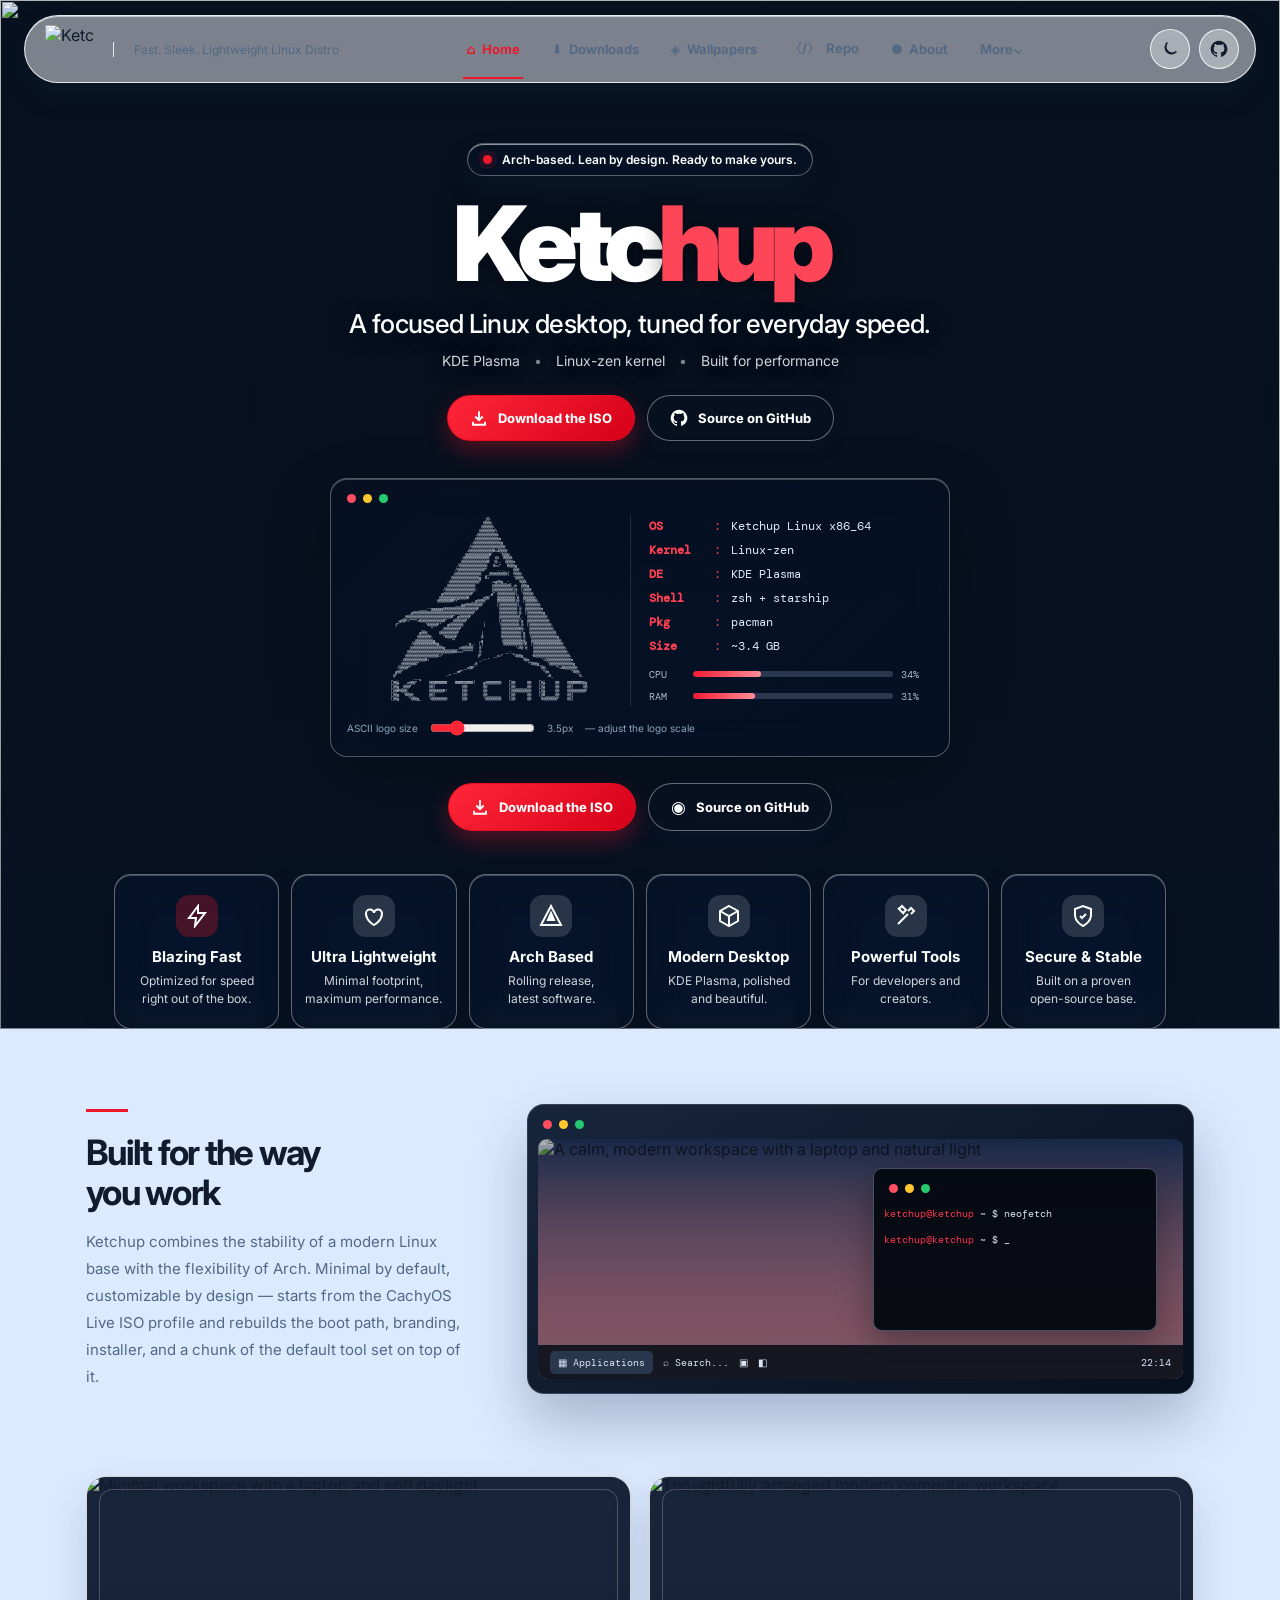
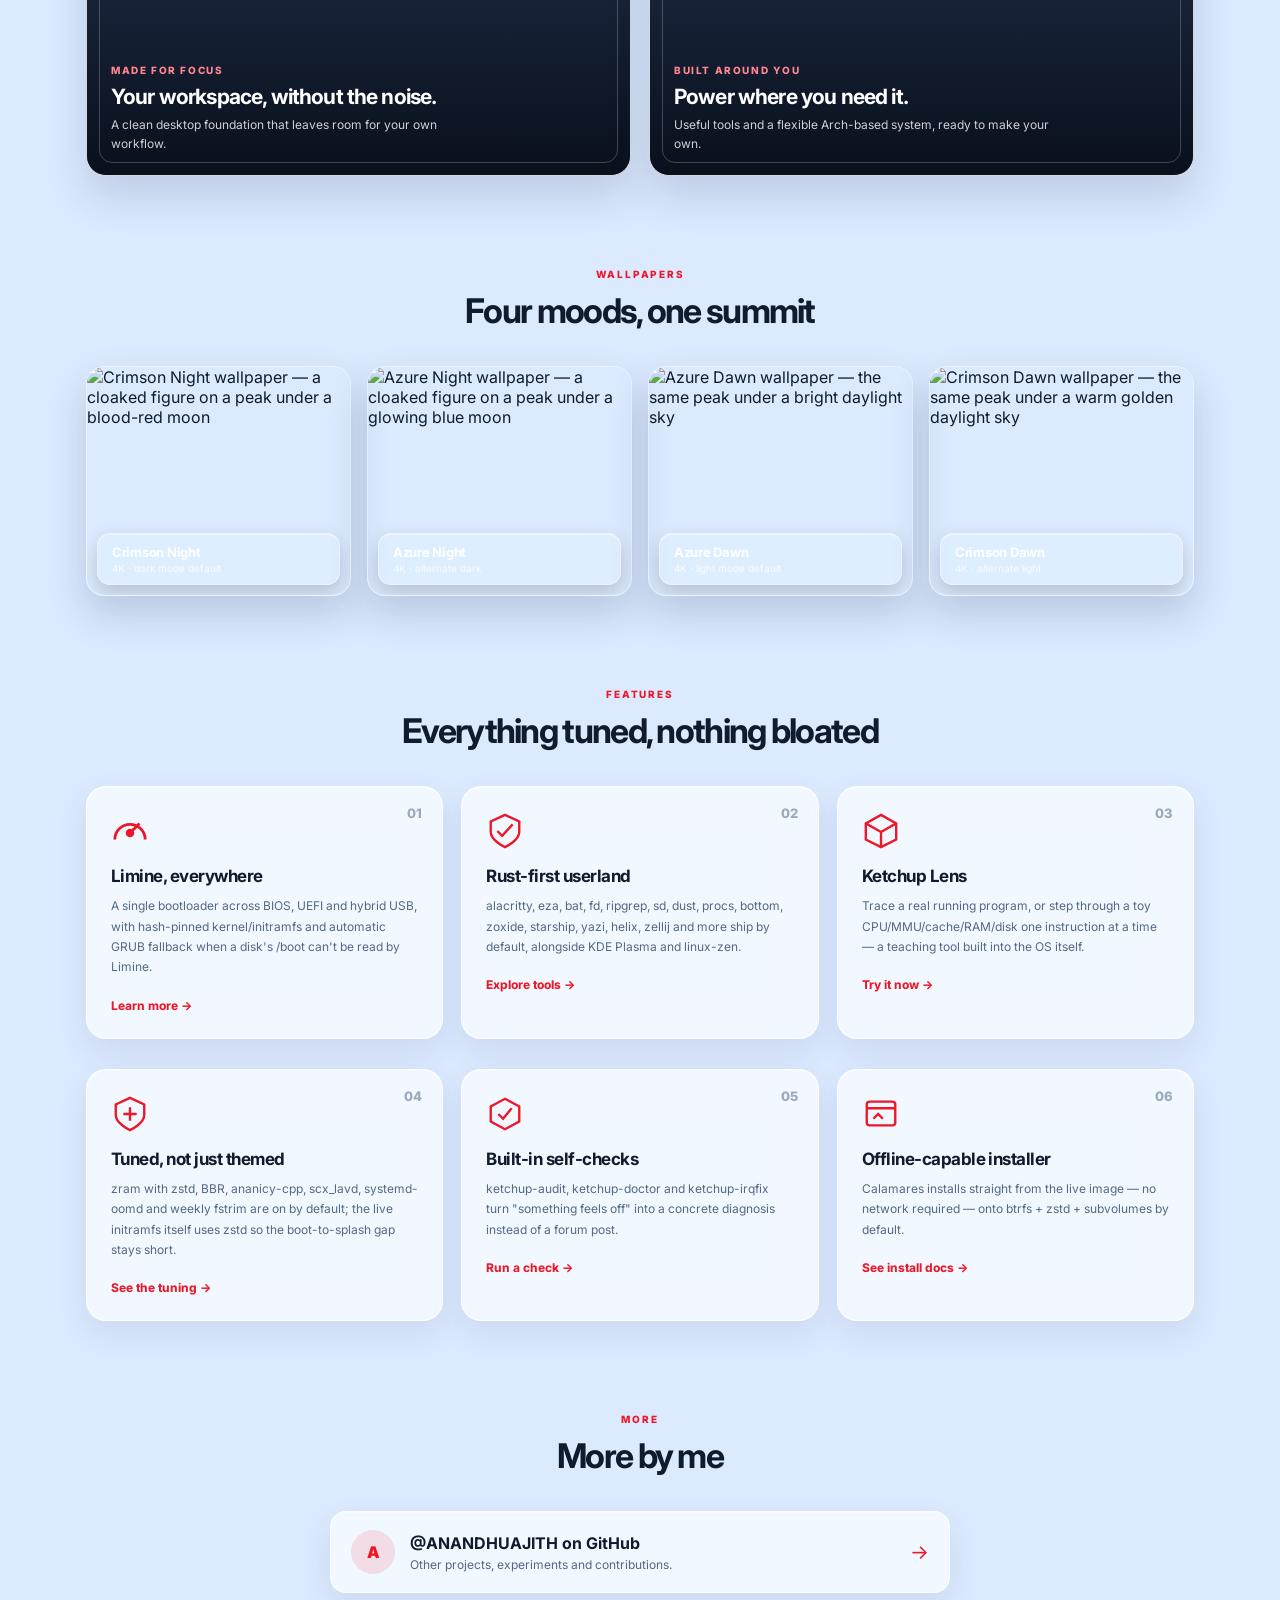
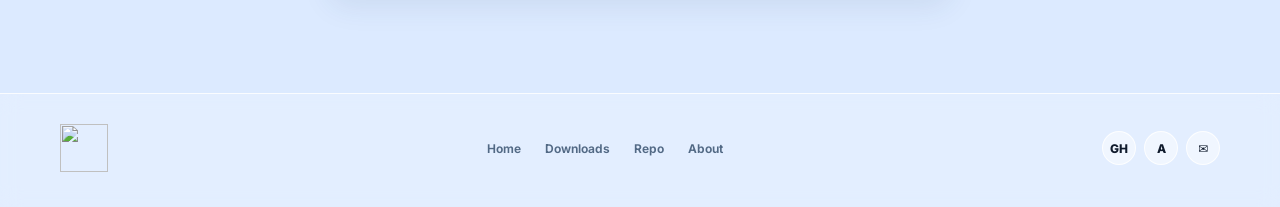
==== assets/new-design.html @ 0f422f00 "new html" ====
<!doctype html>
<html lang="en" data-theme="light">
<head>
<meta charset="utf-8">
<meta name="viewport" content="width=device-width,initial-scale=1">
<meta name="theme-color" content="#dceaff">
<meta name="description" content="Ketchup Linux — a fast, slim, Arch-based desktop operating system.">
<title>Ketchup Linux — Fast. Sleek. Lightweight.</title>
<link rel="preconnect" href="https://fonts.googleapis.com">
<link rel="preconnect" href="https://fonts.gstatic.com" crossorigin>
<link href="https://fonts.googleapis.com/css2?family=DM+Mono:wght@400;500&family=Inter:wght@400;500;600;700;800;900&display=swap" rel="stylesheet">
<style>
:root{--bg:#dceaff;--ink:#101b2d;--muted:#526985;--red:#ed1728;--red2:#c9091b;--glass:rgba(255,255,255,.48);--glass-border:rgba(255,255,255,.82);--card:rgba(255,255,255,.64);--terminal:#101a2a;--terminal-ink:#dce8fa;--shadow:0 24px 60px rgba(34,66,112,.22);--ascii-size:3.5px;color-scheme:light}
html[data-theme=dark]{--bg:#090d17;--ink:#f3f6ff;--muted:#a5b3c9;--glass:rgba(10,18,32,.55);--glass-border:rgba(255,255,255,.14);--card:rgba(15,25,42,.74);--terminal:#050a12;--terminal-ink:#e5edff;--shadow:0 24px 60px rgba(0,0,0,.4);color-scheme:dark}
*{box-sizing:border-box}html{scroll-behavior:smooth;scroll-padding-top:100px}body{margin:0;background:var(--bg);color:var(--ink);font-family:Inter,system-ui,sans-serif;-webkit-font-smoothing:antialiased;transition:background .25s,color .25s}a{color:inherit;text-decoration:none}button{font:inherit}
.scene{position:relative;isolation:isolate;overflow:hidden;background:linear-gradient(180deg,#dce7f5 0%,#f5f7fa 43%,#dce5f0 72%,#b4c3d5 100%);min-height:850px}
html[data-theme=dark] .scene{background:linear-gradient(180deg,#07101f 0%,#17243a 45%,#101a2b 100%)}
.landscape{position:absolute;inset:0;z-index:-1;width:100%;height:100%;pointer-events:none}
.scene:after{content:"";position:absolute;inset:0;z-index:-1;background:linear-gradient(180deg,rgba(222,237,255,.1),rgba(235,243,255,.02) 58%,rgba(31,62,105,.1));pointer-events:none}
html[data-theme=dark] .scene:after{background:linear-gradient(180deg,rgba(0,0,0,.05),rgba(0,0,0,.2) 55%,rgba(0,0,0,.6))}
.nav-wrap{padding:15px 24px 0;position:relative;z-index:5}.topnav{max-width:1320px;margin:auto;min-height:64px;padding:9px 16px 9px 20px;border:1px solid var(--glass-border);border-radius:999px;background:var(--glass);backdrop-filter:blur(18px) saturate(145%);display:flex;align-items:center;gap:20px;box-shadow:0 8px 30px rgba(40,75,120,.08)}
.brand{display:flex;align-items:center;gap:12px;white-space:nowrap}.brand-mark{width:48px;height:48px;display:block;object-fit:contain;flex:none}.brand strong{font-size:18px;font-weight:900;letter-spacing:.03em}.visually-hidden{position:absolute!important;width:1px;height:1px;padding:0;margin:-1px;overflow:hidden;clip:rect(0,0,0,0);white-space:nowrap;border:0}.brand small{font-size:12px;color:var(--muted);border-left:1px solid var(--glass-border);padding-left:20px;margin-left:8px;white-space:nowrap}
.nav-links{display:flex;align-items:center;gap:6px;margin:auto}.nav-links a,.more summary{font-size:13px;font-weight:650;color:var(--muted);padding:12px 13px;border-radius:24px;cursor:pointer;white-space:nowrap}.nav-links a:hover,.more summary:hover{color:var(--ink);background:rgba(255,255,255,.35)}.nav-links a.active{color:var(--red);position:relative}.nav-links a.active:after{content:"";position:absolute;bottom:-10px;left:10px;right:10px;height:2px;background:var(--red)}
.more{position:relative}.more summary{list-style:none}.more summary::-webkit-details-marker{display:none}.more-menu{position:absolute;top:45px;right:0;min-width:180px;padding:7px;border:1px solid var(--glass-border);border-radius:14px;background:var(--card);backdrop-filter:blur(20px);box-shadow:var(--shadow);display:grid}.more-menu a{padding:10px 12px;border-radius:9px}.more-menu a:hover{background:rgba(255,255,255,.3)}
.actions{display:flex;gap:9px}.round{width:40px;height:40px;border-radius:50%;display:grid;place-items:center;border:1px solid var(--glass-border);background:rgba(255,255,255,.35);color:var(--ink);cursor:pointer;transition:.2s}.round:hover{transform:translateY(-2px);background:rgba(255,255,255,.7)}.round svg{width:18px;height:18px}
.hero{max-width:1100px;margin:auto;padding:60px 24px 0;text-align:center;display:flex;align-items:center;flex-direction:column;gap:13px}.eyebrow{display:inline-flex;align-items:center;gap:10px;padding:8px 15px;border-radius:30px;border:1px solid var(--glass-border);background:rgba(255,255,255,.3);font-size:12px;font-weight:600;color:var(--muted);backdrop-filter:blur(10px)}.pulse{width:9px;height:9px;border-radius:50%;background:var(--red);box-shadow:0 0 0 5px rgba(237,23,40,.1)}
h1{font-size:clamp(64px,9vw,104px);line-height:.98;letter-spacing:-.075em;margin:4px 0 0;font-weight:900;color:var(--ink)}h1 .red{color:var(--red)}.tagline{font-size:clamp(19px,2.3vw,26px);font-weight:500;margin:0;letter-spacing:-.025em}.meta{font-size:14px;color:var(--muted);margin:0}.meta span{padding:0 10px;opacity:.6}
.ctas{display:flex;gap:12px;justify-content:center;flex-wrap:wrap;margin:13px 0 5px}.btn{display:inline-flex;align-items:center;gap:10px;padding:13px 22px;border-radius:30px;font-size:13px;font-weight:750;border:1px solid var(--glass-border);background:rgba(255,255,255,.45);box-shadow:0 8px 20px rgba(40,70,110,.08);transition:.2s}.btn:hover{transform:translateY(-2px);text-decoration:none}.btn svg{width:18px;height:18px}.btn.primary{background:linear-gradient(135deg,#ff2638,#d50018);border-color:#e80d23;color:#fff;box-shadow:0 10px 22px rgba(237,23,40,.32)}.btn.secondary{color:var(--ink)}
.fetch-card{width:min(100%,620px);margin:19px auto 0;padding:13px 16px 18px;border:1px solid rgba(160,194,235,.3);border-radius:17px;background:linear-gradient(145deg,rgba(17,30,49,.98),rgba(8,15,27,.98));box-shadow:0 28px 55px rgba(14,34,65,.35);color:var(--terminal-ink);text-align:left;position:relative}
.windowbar{display:flex;gap:7px;padding:2px 0 12px}.dot{width:9px;height:9px;border-radius:50%;background:#ff4e61}.dot:nth-child(2){background:#ffc62e}.dot:nth-child(3){background:#25ca70}
.fetch-inner{display:grid;grid-template-columns:minmax(0,1fr) 1fr;gap:18px;align-items:center}.ascii-wrap{min-width:0;max-height:220px;overflow:auto;border-right:1px solid rgba(255,255,255,.12);padding:0 14px 0 0;scrollbar-width:thin;scrollbar-color:#435879 transparent}.ascii-logo{font-family:"DM Mono",monospace;font-size:var(--ascii-size);line-height:1.12;white-space:pre;display:block;width:max-content;max-width:none;color:#f2f6ff}.ascii-logo .redline{color:#ff253c}.ascii-logo .blueline{color:#9db9e6}
.stats{font-family:"DM Mono",monospace;font-size:12px;display:grid;gap:8px}.stat{display:grid;grid-template-columns:58px 10px 1fr;gap:7px;white-space:nowrap}.stat b{color:#ff4052}.stat i{font-style:normal;color:#ff4052}.stat span{color:#e2eafa}.meters{display:grid;gap:9px;margin-top:6px}.meter{display:grid;grid-template-columns:36px 1fr 32px;gap:8px;align-items:center;font-size:10px;color:#aebdd2}.track{height:6px;border-radius:10px;background:#29384e;overflow:hidden}.fill{height:100%;border-radius:10px;background:linear-gradient(90deg,#f21a31,#ff8d9a)}
.ascii-controls{display:flex;align-items:center;gap:10px;margin-top:12px;color:#8fa2bd;font-size:10px;font-family:Inter,sans-serif}.ascii-controls input{width:105px;accent-color:#ff2638}.ascii-controls output{min-width:28px}
.chips{max-width:1100px;margin:45px auto 0;padding:0 24px;display:grid;grid-template-columns:repeat(6,1fr);position:relative;z-index:2}.chip{min-height:125px;text-align:center;padding:18px 10px;border-right:1px solid rgba(55,91,140,.2);color:#17365e}.chip:last-child{border:0}.chip svg{width:27px;height:27px;color:#2584ed;margin-bottom:12px}.chip:first-child svg{color:var(--red)}.chip strong{display:block;font-size:13px;margin-bottom:7px}.chip small{font-size:11px;line-height:1.5;color:#4f6d96}
main{max-width:1160px;margin:auto;padding:45px 26px 80px}.workflow{display:grid;grid-template-columns:.8fr 1.4fr;gap:60px;align-items:center;margin:30px 0 82px}.copy .rule{width:42px;height:3px;background:var(--red);margin-bottom:20px}.copy h2{font-size:35px;line-height:1.15;letter-spacing:-.05em;margin:0 0 16px}.copy p{font-size:15px;line-height:1.8;color:var(--muted);max-width:390px;margin:0}.desktop{position:relative;min-height:290px;border-radius:17px;padding:10px;background:linear-gradient(145deg,#17253c,#07101f);box-shadow:0 28px 55px rgba(22,45,80,.28);overflow:hidden;border:1px solid rgba(255,255,255,.15)}.desktop .windowbar{padding:5px 5px 10px}.wallpaper{height:240px;border-radius:9px;position:relative;overflow:hidden;background:linear-gradient(180deg,#182b4c,#e08b9d 80%,#f2bdc6)}.wallpaper:before{content:"";position:absolute;inset:0;background:linear-gradient(180deg,rgba(8,14,25,.08),rgba(8,14,25,.55));z-index:1;pointer-events:none}.wall-mtn{position:absolute;inset:0;width:100%;height:100%;object-fit:cover;filter:saturate(.82) brightness(.76)}.taskbar{z-index:3;position:absolute;bottom:0;left:0;right:0;height:34px;background:rgba(8,14,25,.88);display:flex;align-items:center;padding:0 12px;gap:10px;color:#d9e4f5;font:10px "DM Mono",monospace}.taskbar .launcher{padding:5px 8px;border-radius:5px;background:#28374e}.taskbar .clock{margin-left:auto}.terminal-window{z-index:2;position:absolute;right:4%;top:12%;width:44%;height:68%;border:1px solid #43516a;border-radius:9px;background:rgba(5,9,16,.96);box-shadow:0 12px 35px rgba(0,0,0,.35);padding:10px;color:#dce6f5;font:10px "DM Mono",monospace}.terminal-window .windowbar{padding-bottom:14px}.prompt{color:#ff344b}
.section-kicker{text-align:center;text-transform:uppercase;letter-spacing:.18em;font-size:10px;font-weight:800;color:var(--red);margin:0 0 10px}.section-title{text-align:center;font-size:34px;letter-spacing:-.05em;margin:0 0 35px}
#features{margin:92px 0}
.features{display:grid;grid-template-columns:repeat(3,1fr);row-gap:30px;column-gap:18px}.feature{position:relative;padding:25px 24px 24px;border:1px solid var(--glass-border);border-radius:20px;background:var(--card);backdrop-filter:blur(16px);box-shadow:0 12px 30px rgba(39,68,111,.08);min-height:220px;transition:.2s}.feature:hover{transform:translateY(-5px);box-shadow:var(--shadow)}.feature{backdrop-filter:blur(18px)}.feature .number{position:absolute;right:20px;top:18px;font-size:13px;color:var(--muted);opacity:.55;font-weight:800}.feature .icon{width:38px;height:38px;color:var(--red);margin-bottom:12px}.feature h3{font-size:17px;margin:0 0 10px;letter-spacing:-.03em}.feature p{font-size:12px;line-height:1.7;color:var(--muted);margin:0 0 16px}.feature a{font-size:12px;color:var(--red);font-weight:750}
.more-section{margin:78px 0 20px}.profile{max-width:620px;margin:auto;display:flex;align-items:center;gap:15px;padding:18px 20px;border:1px solid var(--glass-border);background:var(--card);border-radius:16px;transition:.2s}.profile:hover{transform:translateY(-3px);box-shadow:var(--shadow)}.avatar{width:44px;height:44px;border-radius:50%;display:grid;place-items:center;background:rgba(237,23,40,.12);color:var(--red);font-weight:900}.profile p{margin:4px 0 0;color:var(--muted);font-size:12px}.profile .arrow{margin-left:auto;color:var(--red);font-size:20px}
footer{padding:30px 25px 35px;border-top:1px solid var(--glass-border);background:rgba(255,255,255,.2);backdrop-filter:blur(10px)}.foot{max-width:1160px;margin:auto;display:flex;align-items:center;justify-content:space-between;gap:22px;flex-wrap:wrap}.foot-brand{display:flex;align-items:center;gap:12px}.foot-brand strong{font-weight:900}.foot-brand small{display:block;color:var(--muted);font-size:11px;margin-top:3px}.foot nav{display:flex;gap:24px}.foot nav a{font-size:12px;color:var(--muted);font-weight:650}.social{display:flex;gap:8px}.social a{width:34px;height:34px;border-radius:50%;display:grid;place-items:center;background:var(--glass);border:1px solid var(--glass-border);font-size:12px;font-weight:800}
.photo-story{margin:0 0 92px;display:grid;grid-template-columns:1fr 1fr;gap:18px}.photo-card{position:relative;min-height:300px;overflow:hidden;border-radius:20px;border:1px solid var(--glass-border);box-shadow:0 20px 42px rgba(22,45,80,.16);background:#18243a}.photo-card img{position:absolute;inset:0;width:100%;height:100%;object-fit:cover;transition:transform .5s ease}.photo-card:hover img{transform:scale(1.035)}.photo-card:after{content:"";position:absolute;inset:35% 0 0;background:linear-gradient(180deg,transparent,rgba(6,12,22,.82))}.photo-caption{position:absolute;z-index:1;bottom:22px;left:24px;right:24px;color:white}.photo-caption span{display:block;text-transform:uppercase;letter-spacing:.16em;font-size:10px;font-weight:800;color:#ff8590;margin-bottom:8px}.photo-caption h3{margin:0;font-size:21px;letter-spacing:-.04em}.photo-caption p{margin:7px 0 0;font-size:12px;line-height:1.55;color:rgba(255,255,255,.8);max-width:380px}

/* Wallpapers — glassmorphic showcase grid */
.wallpapers{margin:0 0 92px}
.wall-grid{display:grid;grid-template-columns:repeat(4,1fr);row-gap:26px;column-gap:16px}
.wall-card{position:relative;margin:0;min-height:230px;border-radius:18px;overflow:hidden;isolation:isolate;border:1px solid rgba(255,255,255,.45);box-shadow:0 18px 38px rgba(22,45,80,.18);transition:transform .3s ease,box-shadow .3s ease}
.wall-card img{position:absolute;inset:0;width:100%;height:100%;object-fit:cover;transition:transform .5s ease}
.wall-card:hover{transform:translateY(-6px)}.wall-card:hover img{transform:scale(1.06)}
.wall-glass{position:absolute;left:10px;right:10px;bottom:10px;z-index:1;padding:10px 14px;border-radius:13px;background:rgba(255,255,255,.16);backdrop-filter:blur(16px) saturate(160%);-webkit-backdrop-filter:blur(16px) saturate(160%);border:1px solid rgba(255,255,255,.4);box-shadow:inset 0 1px 0 rgba(255,255,255,.5),0 8px 20px rgba(0,0,0,.18);color:#fff}
.wall-glass strong{display:block;font-size:13px;letter-spacing:-.02em}
.wall-glass span{display:block;font-size:10px;color:rgba(255,255,255,.78);margin-top:2px}
@media(max-width:900px){.wall-grid{grid-template-columns:repeat(2,1fr)}}
@media(max-width:640px){.wall-grid{grid-template-columns:1fr;row-gap:16px}.wallpapers{margin-bottom:60px}}
@media(max-width:900px){.brand small{display:none}.topnav{gap:8px}.nav-links a,.more summary{padding:10px 8px;font-size:12px}.chips{grid-template-columns:repeat(3,1fr)}.chip:nth-child(3){border-right:0}.chip:nth-child(-n+3){border-bottom:1px solid rgba(55,91,140,.2)}.workflow{grid-template-columns:1fr;gap:28px}.copy p{max-width:650px}.photo-card{min-height:250px}}
@media(max-width:640px){.nav-wrap{padding:10px 10px 0}.topnav{padding:8px 10px}.brand{gap:7px}.brand strong{font-size:14px}.brand-mark{width:42px;height:42px}.nav-links{display:none}.actions{margin-left:auto}.round{width:34px;height:34px}.hero{padding:48px 17px 0}.hero h1{font-size:clamp(58px,17vw,84px)}.tagline{font-size:18px}.meta{font-size:11px}.fetch-card{padding:12px}.fetch-inner{grid-template-columns:1fr}.ascii-wrap{border-right:0;border-bottom:1px solid rgba(255,255,255,.12);padding:0 0 10px;max-height:130px}.ascii-logo{font-size:var(--ascii-size)}.stats{grid-template-columns:1fr 1fr;font-size:10px}.stat{grid-template-columns:47px 6px 1fr;gap:3px}.meters{grid-column:1/-1}.chips{padding:0 14px;margin-top:25px;grid-template-columns:repeat(2,1fr)}.chip{min-height:110px;border-bottom:1px solid rgba(55,91,140,.2)}.chip:nth-child(2n){border-right:0}.chip:nth-child(3){border-right:1px solid rgba(55,91,140,.2)}.chip:nth-last-child(-n+2){border-bottom:0}.scene{min-height:0;padding-bottom:30px}main{padding:30px 17px 55px}.workflow{margin:25px 0 60px}.photo-story{grid-template-columns:1fr;gap:13px;margin-bottom:60px}.photo-card{min-height:235px}.copy h2{font-size:30px}.desktop{min-height:230px}.wallpaper{height:185px}.features{grid-template-columns:1fr}.feature{min-height:0}.section-title{font-size:28px}.foot{justify-content:center;text-align:center}.foot-brand{width:100%;justify-content:center}.foot nav{gap:16px}.ascii-controls{flex-wrap:wrap}}

/* Polished atmospheric effects */
.scene{background-image:radial-gradient(ellipse at 50% 18%,rgba(255,255,255,.78),transparent 43%),radial-gradient(circle at 12% 33%,rgba(237,23,40,.08),transparent 22%),linear-gradient(180deg,#dce7f5 0%,#f5f7fa 43%,#dce5f0 72%,#b4c3d5 100%)}
.scene:before{content:"";position:absolute;inset:0;z-index:0;pointer-events:none;opacity:.2;background-image:url("data:image/svg+xml,%3Csvg viewBox='0 0 180 180' xmlns='http://www.w3.org/2000/svg'%3E%3Cfilter id='n'%3E%3CfeTurbulence type='fractalNoise' baseFrequency='.85' numOctaves='3' stitchTiles='stitch'/%3E%3C/filter%3E%3Crect width='100%25' height='100%25' filter='url(%23n)' opacity='.16'/%3E%3C/svg%3E");mix-blend-mode:multiply}
.landscape{opacity:.78;filter:saturate(.78)}
.hero{position:relative;z-index:1}.hero h1{text-shadow:0 10px 35px rgba(29,48,75,.09)}
.eyebrow{box-shadow:0 12px 35px rgba(37,68,112,.08);animation:rise-in .7s both}.pulse{animation:pulse-ring 2.4s infinite}
.fetch-card{transition:transform .35s,box-shadow .35s}.fetch-card:hover{transform:translateY(-4px);box-shadow:0 32px 70px rgba(14,34,65,.42)}
.btn.primary{position:relative;overflow:hidden}.btn.primary:after{content:"";position:absolute;top:-60%;left:-35%;width:30%;height:220%;background:rgba(255,255,255,.26);transform:rotate(25deg);transition:left .6s}.btn.primary:hover:after{left:120%}
.photo-card{isolation:isolate}.photo-card img{transform:scale(1.015)}.photo-card:before{content:"";position:absolute;z-index:1;inset:12px;border:1px solid rgba(255,255,255,.22);border-radius:13px;pointer-events:none}.photo-card:hover img{transform:scale(1.055)}
.feature{transition:transform .28s ease,box-shadow .28s ease,border-color .28s ease}.feature:hover{border-color:rgba(237,23,40,.22)}.feature .icon{transition:transform .3s ease}.feature:hover .icon{transform:translateY(-3px) rotate(-4deg)}
.chip{transition:transform .25s ease}.chip:hover{transform:translateY(-5px)}

/* True glassmorphism: frosted translucency + inner highlight edge, on every glass surface */
.feature,.chip,.fetch-card,.profile,.more-menu,.topnav,.eyebrow{box-shadow:inset 0 1px 0 rgba(255,255,255,.55),0 12px 30px rgba(39,68,111,.1)}
.feature:hover{box-shadow:inset 0 1px 0 rgba(255,255,255,.6),var(--shadow)}
html[data-theme=dark] .feature,html[data-theme=dark] .chip,html[data-theme=dark] .fetch-card,html[data-theme=dark] .profile,html[data-theme=dark] .more-menu,html[data-theme=dark] .topnav,html[data-theme=dark] .eyebrow{box-shadow:inset 0 1px 0 rgba(255,255,255,.08),0 12px 30px rgba(0,0,0,.3)}
.reveal{opacity:0;transform:translateY(18px);transition:opacity .7s ease,transform .7s ease}.reveal.is-visible{opacity:1;transform:none}
@keyframes rise-in{from{opacity:0;transform:translateY(10px)}to{opacity:1;transform:none}}
@keyframes pulse-ring{0%,100%{box-shadow:0 0 0 5px rgba(237,23,40,.10)}50%{box-shadow:0 0 0 9px rgba(237,23,40,.02)}}
html[data-theme=dark] .scene{background-image:radial-gradient(ellipse at 50% 15%,rgba(46,69,103,.5),transparent 45%),radial-gradient(circle at 14% 34%,rgba(237,23,40,.12),transparent 24%),linear-gradient(180deg,#07101f 0%,#17243a 45%,#101a2b 100%)}
html[data-theme=dark] .scene:before{opacity:.08;mix-blend-mode:screen}
@media(prefers-reduced-motion:reduce){.pulse,.eyebrow{animation:none}.reveal{opacity:1;transform:none;transition:none}}
@media(prefers-reduced-motion:reduce){*,*:before,*:after{scroll-behavior:auto!important;animation:none!important;transition:none!important}}

/* High-contrast benefit tiles for the key distro qualities */
.chips{gap:12px;margin-top:36px}
.chip{min-height:154px;padding:20px 12px;border:1px solid rgba(255,255,255,.95)!important;border-radius:17px;background:rgba(255,255,255,.82);box-shadow:0 10px 28px rgba(35,62,96,.13);color:#14243a;display:flex;flex-direction:column;align-items:center;justify-content:center;transition:transform .22s ease,box-shadow .22s ease,background .22s ease}
.chip:hover{transform:translateY(-6px);background:#fff;box-shadow:0 18px 36px rgba(35,62,96,.19)}
.chip svg{width:42px;height:42px;padding:9px;border-radius:13px;background:rgba(37,132,237,.11);color:#176bc4;margin:0 0 11px}
.chip:first-child svg{background:rgba(237,23,40,.11);color:#d9162a}
.chip strong{font-size:15px;line-height:1.25;margin-bottom:6px;color:#122138}
.chip small{font-size:12px;line-height:1.5;color:#40536d}
html[data-theme=dark] .chip{background:rgba(19,31,49,.93);border-color:rgba(255,255,255,.18)!important;color:#f5f7fb;box-shadow:0 12px 30px rgba(0,0,0,.22)}
html[data-theme=dark] .chip strong{color:#f5f7fb}html[data-theme=dark] .chip small{color:#bdc9da}
@media(max-width:640px){.chips{gap:10px}.chip{min-height:142px;padding:16px 10px}.chip strong{font-size:14px}.chip small{font-size:11px}}


/* Hero wallpaper + clearer, more transparent glass surfaces */
.scene{
  min-height:900px;
  background:#07101e;
  isolation:isolate;
}
.hero-backdrop{
  position:absolute;inset:0;z-index:-2;display:block;overflow:hidden;
}
.hero-backdrop img{
  display:block;width:100%;height:100%;object-fit:cover;object-position:center 43%;
  position:absolute;inset:0;
}
.hero-backdrop .hero-light{opacity:1}
.hero-backdrop .hero-dark{opacity:0}
html[data-theme=dark] .hero-backdrop .hero-light{opacity:0}
html[data-theme=dark] .hero-backdrop .hero-dark{opacity:1}
.scene:after{
  z-index:-1;
  background:linear-gradient(180deg,rgba(4,9,18,.10) 0%,rgba(4,9,18,.04) 38%,rgba(4,9,18,.48) 100%);
}
.scene:before{z-index:-1;opacity:.08;mix-blend-mode:soft-light}
html[data-theme=light] .scene:after{
  background:linear-gradient(180deg,rgba(8,22,43,.08) 0%,rgba(8,22,43,.03) 40%,rgba(8,22,43,.36) 100%);
}
html[data-theme=dark] .scene:after{
  background:linear-gradient(180deg,rgba(0,0,0,.16) 0%,rgba(0,0,0,.08) 38%,rgba(0,0,0,.62) 100%);
}
.hero h1, .tagline, .meta{color:#fff;text-shadow:0 2px 22px rgba(0,0,0,.38)}
.hero h1 .red{color:#ff4658}
.meta{color:rgba(255,255,255,.82)}
.eyebrow{
  color:#fff;background:rgba(12,22,39,.30);
  border-color:rgba(255,255,255,.32);
  backdrop-filter:blur(18px) saturate(155%);
  -webkit-backdrop-filter:blur(18px) saturate(155%);
}
.fetch-card{
  background:linear-gradient(135deg,rgba(9,17,31,.53),rgba(8,15,28,.34));
  border:1px solid rgba(255,255,255,.30);
  backdrop-filter:blur(22px) saturate(155%);
  -webkit-backdrop-filter:blur(22px) saturate(155%);
  box-shadow:inset 0 1px 0 rgba(255,255,255,.24),0 24px 65px rgba(0,0,0,.24);
}
.chips{margin-top:38px}
.chip{
  background:rgba(13,25,43,.30)!important;
  border:1px solid rgba(255,255,255,.36)!important;
  color:#fff!important;
  backdrop-filter:blur(20px) saturate(145%);
  -webkit-backdrop-filter:blur(20px) saturate(145%);
  box-shadow:inset 0 1px 0 rgba(255,255,255,.24),0 12px 32px rgba(0,0,0,.16);
}
.chip strong{color:#fff!important}
.chip small{color:rgba(255,255,255,.82)!important}
.chip svg{background:rgba(255,255,255,.14)!important;color:#fff!important}
.chip:first-child svg{background:rgba(237,23,40,.28)!important;color:#fff!important}
html[data-theme=dark] .chip,html[data-theme=light] .chip{
  background:rgba(13,25,43,.30)!important;
  border-color:rgba(255,255,255,.36)!important;
}
.btn.secondary{
  color:#fff;background:rgba(10,20,36,.32);
  border-color:rgba(255,255,255,.38);
  backdrop-filter:blur(14px);-webkit-backdrop-filter:blur(14px);
}
html[data-theme=dark] .hero h1,html[data-theme=dark] .tagline,html[data-theme=dark] .meta{color:#fff}
@media(max-width:640px){
 .scene{min-height:0}
 .hero-backdrop img{object-position:53% center}
 .chips{margin-top:28px}
}
@media(prefers-reduced-transparency:reduce){
 .fetch-card,.chip,.eyebrow,.btn.secondary{backdrop-filter:none;-webkit-backdrop-filter:none;background:rgba(8,16,29,.88)}
}

</style>
</head>
<body>
<div class="scene" id="home">
<div class="hero-backdrop" aria-hidden="true">
  <img class="hero-light" src="assets/images/hero-azure-dawn.png" alt="">
  <img class="hero-dark" src="assets/images/hero-crimson-night.png" alt="">
</div>
<div class="nav-wrap"><nav class="topnav" aria-label="Main navigation">
<a class="brand" href="#home" aria-label="Ketchup home"><img class="brand-mark" src="assets/ketchup-logo-light-transparent.svg" alt="Ketchup Linux"><strong class="visually-hidden">KETCHUP</strong><small>Fast. Sleek. Lightweight Linux Distro</small></a>
<div class="nav-links"><a class="active" href="#home">⌂ &nbsp;Home</a><a href="#downloads">⬇ &nbsp;Downloads</a><a href="#wallpapers">◈ &nbsp;Wallpapers</a><a href="https://github.com/ANANDHUAJITH/ketchup">〈/〉 &nbsp;Repo</a><a href="#about">● &nbsp;About</a><details class="more"><summary>More⌄</summary><div class="more-menu"><a href="https://github.com/ANANDHUAJITH/ketchup/discussions">Discussions</a><a href="https://github.com/ANANDHUAJITH/ketchup/issues">Issues</a><a href="https://github.com/ANANDHUAJITH/ketchup">Documentation</a><a href="https://github.com/ANANDHUAJITH">More by me</a></div></details></div>
<div class="actions"><button class="round" id="themeToggle" aria-label="Switch to dark theme" title="Toggle theme"><svg viewBox="0 0 24 24" fill="none" stroke="currentColor" stroke-width="2"><path d="M20.5 15.5A8.5 8.5 0 0 1 8.5 3.5 8.5 8.5 0 1 0 20.5 15.5Z"/></svg></button><a class="round" href="https://github.com/ANANDHUAJITH/ketchup" aria-label="GitHub"><svg viewBox="0 0 24 24" fill="currentColor"><path d="M12 .9a11.1 11.1 0 0 0-3.51 21.63c.55.1.76-.24.76-.53v-2.08c-3.1.67-3.75-1.31-3.75-1.31-.5-1.29-1.24-1.63-1.24-1.63-1.01-.69.08-.68.08-.68 1.12.08 1.71 1.15 1.71 1.15 1 1.7 2.62 1.21 3.26.93.1-.72.39-1.21.71-1.49-2.47-.28-5.07-1.24-5.07-5.5 0-1.22.44-2.21 1.15-2.99-.12-.28-.5-1.42.11-2.95 0 0 .94-.3 3.05 1.14a10.6 10.6 0 0 1 5.55 0c2.11-1.44 3.05-1.14 3.05-1.14.61 1.53.23 2.67.11 2.95.72.78 1.15 1.77 1.15 2.99 0 4.27-2.6 5.22-5.08 5.49.4.35.76 1.02.76 2.06V22c0 .29.2.64.77.53A11.1 11.1 0 0 0 12 .9Z"/></svg></a></div>
</nav></div>
<header class="hero">
<div class="eyebrow"><span class="pulse"></span>Arch-based. Lean by design. Ready to make yours.</div>
<h1><span>Ketc</span><span class="red">hup</span></h1>
<p class="tagline">A focused Linux desktop, tuned for everyday speed.</p>
<p class="meta">KDE Plasma <span>•</span> Linux-zen kernel <span>•</span> Built for performance</p>
<div class="ctas"><a class="btn primary" href="#downloads"><svg viewBox="0 0 24 24" fill="none" stroke="currentColor" stroke-width="2.5"><path d="M12 3v12m-5-5 5 5 5-5M4 17v4h16v-4"/></svg>Download the ISO</a><a class="btn secondary" href="https://github.com/ANANDHUAJITH/ketchup"><svg viewBox="0 0 24 24" fill="currentColor"><path d="M12 .9a11.1 11.1 0 0 0-3.51 21.63c.55.1.76-.24.76-.53v-2.08c-3.1.67-3.75-1.31-3.75-1.31-.5-1.29-1.24-1.63-1.24-1.63-1.01-.69.08-.68.08-.68 1.12.08 1.71 1.15 1.71 1.15 1 1.7 2.62 1.21 3.26.93.1-.72.39-1.21.71-1.49-2.47-.28-5.07-1.24-5.07-5.5 0-1.22.44-2.21 1.15-2.99-.12-.28-.5-1.42.11-2.95 0 0 .94-.3 3.05 1.14a10.6 10.6 0 0 1 5.55 0c2.11-1.44 3.05-1.14 3.05-1.14.61 1.53.23 2.67.11 2.95.72.78 1.15 1.77 1.15 2.99 0 4.27-2.6 5.22-5.08 5.49.4.35.76 1.02.76 2.06V22c0 .29.2.64.77.53A11.1 11.1 0 0 0 12 .9Z"/></svg>Source on GitHub</a></div>
<section class="fetch-card" aria-label="Ketchup system information preview"><div class="windowbar"><i class="dot"></i><i class="dot"></i><i class="dot"></i></div><div class="fetch-inner"><div class="ascii-wrap"><pre class="ascii-logo" id="asciiLogo">                                                                     j@,                                                                    
                                                                    @@@@,                                                                   
                                                                   @@@@@@,                                                                  
                                                                  @@@@@@@@\                                                                 
                                                                ,@@@@@@@@@@L                                                                
                                                               ,@@@@@@@@@@@@a                                                               
                                                              ,@@@@@@@@@@@@@@g                                                              
                                                             /@@@@@@@@@@@@@@@@@                                                             
                                                            J@@@@@@@@@@@@B=4@@@@                                                            
                                                           @@@@@@@@@@@@W     T@@@,                                                          
                                                         ,@@@@@@@@@@@@@   @l  0@@@L                                                         
                                                        _@@@@@@@@@@@@@W  !@,,  @@@@a                                                        
                                                       /@@@@@@@@@@@@@@   0==&quot;   B@@@g                                                       
                                                      /@@@@@@@@@@@@@D&quot;     ..._    @@@                                                      
                                                     j@@@@@@@@@@@@@  __@@@@@@@@@{  9@@@,                                                    
                                                    @@@@@@@@@@@@@@g  B&gt;            &#x27;@@@@_                                                   
                                                  ,@@@@@@@@@@@@@@@&quot;     ,og@@g__-_    %@@L                                                  
                                                 _@@@@@@@@@@@@@@        |@@@@@@@@@_&lt;h  @@@g                                                 
                                                /@@@@@@@@@@@@@@@:       |@@@@@@@@@@]@  [@@@@                                                
                                               g@@@@@@@@@@@@@@P        _g&quot; @@@@@@@@@|, &#x27;@@@@@                                               
                                              @@@@@@@@@@@@@@B      _o@@    @@@@@@@@@ B  @@@@@@,                                             
                                             @@@@@@@BP&gt;&quot;      __g@@@@&#x27;     0@@@@@@@@|@  [@@@@@@,                                            
                                                      ___gg@@@@@@@@F       [@@@@@@@@@|,  @@@@@@@L                                           
                                    ____~~gggggg@@@@@@@@@@@@@@@@@F          @@@@@@@@@ @  @@@@@@@@a                                          
                               _g@@@@@@@@@@@@@@@@@@@@@@@@@@@@@@F            @@@@@@@@@;@  [@@@@@@@@g                                         
                            _@@@@@@@@@@@@@@@@@@@@@@@B&quot;_g@@@@@F              @@@@@@@@@@[,  @@@@@@@@@@                                        
                         ,g@@P&gt;&quot;&quot;&quot;&quot;=B@@@@@@@@@@@B&quot;  _@@@@@@P        .       [@@@@@@@@@&#x27;g  @@@@@@@@@@@                                       
                        f&quot;             &#x27;8@@@@P&#x27;   g@@@@@@@          |       !@@@@@@@@@,@  [@@@@@@@@@@@,                                     
                                     __   &quot;    _@@@@@@@@P                    @@@@@@@@@B@,  @@@@@@@@@@@@_                                    
                                    g@@@_     @@@@@@@@@F           |         @@@@@@@@@@&#x27;g  @@@@@@@@@@@@@L                                   
                                   @@@@@@@,     &quot;B@@@@F            @         0@@@@@@@@@,@  !@@@@@@@@@@@@@g                                  
                                 ,@@@@@@@@@g        &#x27;&quot;            .g         |@@@@@@@@@h@,  @@@@@@@@@@@@@@@                                 
                                /@@@@@@@@@@@@g_            _~g_,  [|          @@@@@@@@@@{B  [@@@@@@@@@@@@@@@                                
                               j@@@@@@@@@@@@@@@@g_______o@@@@@@   @                 &#x27;&lt;8@ @   @@@@@@@@@@@@@@@@,                              
                              @@@@@@@@@@@@@@@@@@@@@@@BB==&gt;&quot;&quot;&quot;&quot;&quot;   @            __~__         @@@@@@@@@@@@@@@@@,                             
                             @@@@@@@@@@@@@@@@D&gt;&quot;                 |P      __o&gt;&quot;     &quot;4@@g_   -B@@@@@@@@@@@@@@@@@L                            
                           ,@@@@@@@@@@@B&gt;                         _.-~&#x27;                 %@a_     &#x27;&lt;Q@@@@@@@@@@@@a                           
                          _@@@@@@@D&quot;                           ,@                         &#x27;&quot;0@@g__  &#x27;@@@@@@@@@@@@g                          
                         /@@@@P&quot;                          __o@B&quot;                                &#x27;@@,    &#x27;&quot;&lt;4B@@@@@@                         
                        g@@&quot;                         __mP&quot;                                        &quot;@a           &quot;0@@,                       
                       @&quot;                        .~&quot;                                                &lt;B_            `%,                      
                      ,__,      _~~~s    _________    _________,      _______    ,__      __    ,_,     __    ________                      
                      [@@g   _o@@@&quot;      @@@BBBBBB    BBBB@@BBB!    g@@@@@@@@    [@@      @@    [@g     @@    @@@BBBB@@g                    
                      [@@g _@@@P         @@]             |@@        @@           [@@______@@    [@g     @@    @@]     @@                    
                      [@@W%@@@_          @@@@@@@B!       |@@        @@           [@@@@@@@@@@    [@g     @@    @@@@@@@@@F                    
                      [@@g  &#x27;0@@@_       @@]             |@@        @@_______    [@@      @@    [@B_____@@    @@]                           
                      [@@g     &quot;@@@g_    \@@@@@@@@       |@@        &#x27;@@@@@@@@    [@@      @@     8@@@@@@@&quot;    @@]                           </pre></div><div class="stats"><div class="stat"><b>OS</b><i>:</i><span>Ketchup Linux x86_64</span></div><div class="stat"><b>Kernel</b><i>:</i><span>Linux-zen</span></div><div class="stat"><b>DE</b><i>:</i><span>KDE Plasma</span></div><div class="stat"><b>Shell</b><i>:</i><span>zsh + starship</span></div><div class="stat"><b>Pkg</b><i>:</i><span>pacman</span></div><div class="stat"><b>Size</b><i>:</i><span>~3.4 GB</span></div><div class="meters"><div class="meter"><span>CPU</span><div class="track"><div class="fill" style="width:34%"></div></div><span>34%</span></div><div class="meter"><span>RAM</span><div class="track"><div class="fill" style="width:31%"></div></div><span>31%</span></div></div></div></div><label class="ascii-controls" for="asciiSize">ASCII logo size <input id="asciiSize" type="range" min="2" max="9" step=".5" value="3.5"><output id="asciiSizeValue">3.5px</output><span>— adjust the logo scale</span></label></section>
<div class="ctas" id="downloads"><a class="btn primary" href="https://github.com/ANANDHUAJITH/ketchup/releases/latest"><svg viewBox="0 0 24 24" fill="none" stroke="currentColor" stroke-width="2.5"><path d="M12 3v12m-5-5 5 5 5-5M4 17v4h16v-4"/></svg>Download the ISO</a><a class="btn secondary" href="https://github.com/ANANDHUAJITH/ketchup"><span style="font-size:17px">◉</span>Source on GitHub</a></div>
</header>
<div class="chips">
<div class="chip"><svg viewBox="0 0 24 24" fill="none" stroke="currentColor" stroke-width="2"><path d="m13 2-9 12h7l-1 8 10-13h-7z"/></svg><strong>Blazing Fast</strong><small>Optimized for speed<br>right out of the box.</small></div>
<div class="chip"><svg viewBox="0 0 24 24" fill="none" stroke="currentColor" stroke-width="2"><path d="M12 21s-8-4.5-8-11a4 4 0 0 1 8-1 4 4 0 0 1 8 1c0 6.5-8 11-8 11Z"/></svg><strong>Ultra Lightweight</strong><small>Minimal footprint,<br>maximum performance.</small></div>
<div class="chip"><svg viewBox="0 0 24 24" fill="none" stroke="currentColor" stroke-width="2"><path d="m12 2 10 19H2z"/><path d="m12 9 3 7h-6z" fill="currentColor"/></svg><strong>Arch Based</strong><small>Rolling release,<br>latest software.</small></div>
<div class="chip"><svg viewBox="0 0 24 24" fill="none" stroke="currentColor" stroke-width="2"><path d="m12 2 9 5v10l-9 5-9-5V7z"/><path d="m3 7 9 5 9-5M12 12v10"/></svg><strong>Modern Desktop</strong><small>KDE Plasma, polished<br>and beautiful.</small></div>
<div class="chip"><svg viewBox="0 0 24 24" fill="none" stroke="currentColor" stroke-width="2"><path d="m14 7 3-3 3 3-3 3M4 20l10-10M4 4l6 6m-2-8 4 4-3 3-4-4z"/></svg><strong>Powerful Tools</strong><small>For developers and<br>creators.</small></div>
<div class="chip"><svg viewBox="0 0 24 24" fill="none" stroke="currentColor" stroke-width="2"><path d="M12 22s8-4 8-11V5l-8-3-8 3v6c0 7 8 11 8 11Z"/><path d="m9 12 2 2 4-4"/></svg><strong>Secure & Stable</strong><small>Built on a proven<br>open-source base.</small></div>
</div>
</div>
<main>
<section class="workflow" id="about"><div class="copy"><div class="rule"></div><h2>Built for the way<br>you work</h2><p>Ketchup combines the stability of a modern Linux base with the flexibility of Arch. Minimal by default, customizable by design — starts from the CachyOS Live ISO profile and rebuilds the boot path, branding, installer, and a chunk of the default tool set on top of it.</p></div>
<div class="desktop"><div class="windowbar"><i class="dot"></i><i class="dot"></i><i class="dot"></i></div><div class="wallpaper"><img class="wall-mtn" src="assets/images/workspace.jpeg" alt="A calm, modern workspace with a laptop and natural light"><div class="terminal-window"><div class="windowbar"><i class="dot"></i><i class="dot"></i><i class="dot"></i></div><span class="prompt">ketchup@ketchup</span> ~ $ neofetch<br><br><span class="prompt">ketchup@ketchup</span> ~ $ <span style="color:#f2f6ff">_</span></div><div class="taskbar"><span class="launcher">▦ Applications</span><span>⌕ Search...</span><span>▣</span><span>◧</span><span class="clock">22:14</span></div></div></div></section>
<section class="photo-story" aria-label="Ketchup Linux workspaces">
<article class="photo-card"><img src="assets/images/workspace.jpeg" alt="Minimal workspace with a laptop and soft daylight" loading="lazy"><div class="photo-caption"><span>Made for focus</span><h3>Your workspace, without the noise.</h3><p>A clean desktop foundation that leaves room for your own workflow.</p></div></article>
<article class="photo-card"><img src="assets/images/desk.jpg" alt="Thoughtfully arranged modern computer workspace" loading="lazy"><div class="photo-caption"><span>Built around you</span><h3>Power where you need it.</h3><p>Useful tools and a flexible Arch-based system, ready to make your own.</p></div></article>
</section>
<section class="wallpapers" id="wallpapers"><p class="section-kicker">Wallpapers</p><h2 class="section-title">Four moods, one summit</h2><div class="wall-grid">
<figure class="wall-card"><img src="assets/images/wallpaper-crimson-night.jpg" alt="Crimson Night wallpaper — a cloaked figure on a peak under a blood-red moon" loading="lazy"><figcaption class="wall-glass"><strong>Crimson Night</strong><span>4K · dark mode default</span></figcaption></figure>
<figure class="wall-card"><img src="assets/images/wallpaper-azure-night.jpg" alt="Azure Night wallpaper — a cloaked figure on a peak under a glowing blue moon" loading="lazy"><figcaption class="wall-glass"><strong>Azure Night</strong><span>4K · alternate dark</span></figcaption></figure>
<figure class="wall-card"><img src="assets/images/wallpaper-azure-dawn.jpg" alt="Azure Dawn wallpaper — the same peak under a bright daylight sky" loading="lazy"><figcaption class="wall-glass"><strong>Azure Dawn</strong><span>4K · light mode default</span></figcaption></figure>
<figure class="wall-card"><img src="assets/images/wallpaper-crimson-dawn.jpg" alt="Crimson Dawn wallpaper — the same peak under a warm golden daylight sky" loading="lazy"><figcaption class="wall-glass"><strong>Crimson Dawn</strong><span>4K · alternate light</span></figcaption></figure>
</div></section>
<section id="features"><p class="section-kicker">Features</p><h2 class="section-title">Everything tuned, nothing bloated</h2><div class="features">
<article class="feature"><span class="number">01</span><svg class="icon" viewBox="0 0 40 40" fill="none" stroke="currentColor" stroke-width="3"><path d="M4 29a16 16 0 1 1 32 0"/><path d="m20 22 10-10"/><circle cx="20" cy="22" r="3" fill="currentColor"/></svg><h3>Limine, everywhere</h3><p>A single bootloader across BIOS, UEFI and hybrid USB, with hash-pinned kernel/initramfs and automatic GRUB fallback when a disk's /boot can't be read by Limine.</p><a href="https://github.com/ANANDHUAJITH/ketchup">Learn more →</a></article>
<article class="feature"><span class="number">02</span><svg class="icon" viewBox="0 0 40 40" fill="none" stroke="currentColor" stroke-width="2.5"><path d="M20 3 35 10v11c0 9-15 16-15 16S5 30 5 21V10Z"/><path d="m12 20 5 5 11-12"/></svg><h3>Rust-first userland</h3><p>alacritty, eza, bat, fd, ripgrep, sd, dust, procs, bottom, zoxide, starship, yazi, helix, zellij and more ship by default, alongside KDE Plasma and linux-zen.</p><a href="https://github.com/ANANDHUAJITH/ketchup">Explore tools →</a></article>
<article class="feature"><span class="number">03</span><svg class="icon" viewBox="0 0 40 40" fill="none" stroke="currentColor" stroke-width="2.5"><path d="m20 3 16 9v17l-16 8L4 29V12Z"/><path d="m4 12 16 9 16-9M20 21v16"/></svg><h3>Ketchup Lens</h3><p>Trace a real running program, or step through a toy CPU/MMU/cache/RAM/disk one instruction at a time — a teaching tool built into the OS itself.</p><a href="https://github.com/ANANDHUAJITH/ketchup">Try it now →</a></article>
<article class="feature"><span class="number">04</span><svg class="icon" viewBox="0 0 40 40" fill="none" stroke="currentColor" stroke-width="2.5"><path d="M20 3 35 10v11c0 9-15 16-15 16S5 30 5 21V10Z"/><path d="M13 20h14M20 13v14"/></svg><h3>Tuned, not just themed</h3><p>zram with zstd, BBR, ananicy-cpp, scx_lavd, systemd-oomd and weekly fstrim are on by default; the live initramfs itself uses zstd so the boot-to-splash gap stays short.</p><a href="https://github.com/ANANDHUAJITH/ketchup">See the tuning →</a></article>
<article class="feature"><span class="number">05</span><svg class="icon" viewBox="0 0 40 40" fill="none" stroke="currentColor" stroke-width="2.5"><path d="M20 4 35 12v16l-15 8L5 28V12Z"/><path d="m13 20 5 5 9-11"/></svg><h3>Built-in self-checks</h3><p>ketchup-audit, ketchup-doctor and ketchup-irqfix turn "something feels off" into a concrete diagnosis instead of a forum post.</p><a href="https://github.com/ANANDHUAJITH/ketchup">Run a check →</a></article>
<article class="feature"><span class="number">06</span><svg class="icon" viewBox="0 0 40 40" fill="none" stroke="currentColor" stroke-width="2.5"><rect x="5" y="7" width="30" height="25" rx="3"/><path d="M5 14h30M12 25l5-5 5 5"/></svg><h3>Offline-capable installer</h3><p>Calamares installs straight from the live image — no network required — onto btrfs + zstd + subvolumes by default.</p><a href="https://github.com/ANANDHUAJITH/ketchup">See install docs →</a></article>
</div></section>
<section class="more-section"><p class="section-kicker">More</p><h2 class="section-title">More by me</h2><a class="profile" href="https://github.com/ANANDHUAJITH"><span class="avatar">A</span><span><strong>@ANANDHUAJITH on GitHub</strong><p>Other projects, experiments and contributions.</p></span><span class="arrow">→</span></a></section>
</main>
<footer><div class="foot"><div class="foot-brand"><img class="brand-mark" src="assets/ketchup-logo-light-transparent.svg" alt=""><span class="visually-hidden"><strong>KETCHUP</strong><small>A fast, flexible Arch-based desktop OS.</small></span></div><nav><a href="#home">Home</a><a href="#downloads">Downloads</a><a href="https://github.com/ANANDHUAJITH/ketchup">Repo</a><a href="#about">About</a></nav><div class="social"><a href="https://github.com/ANANDHUAJITH/ketchup" aria-label="GitHub">GH</a><a href="https://github.com/ANANDHUAJITH" aria-label="Creator">A</a><a href="mailto:">✉</a></div></div></footer>
<script>
const root=document.documentElement,themeButton=document.getElementById('themeToggle');
document.querySelectorAll('main .workflow, main .photo-card, main #features, main .more-section, .chip').forEach(el=>el.classList.add('reveal'));
if('IntersectionObserver' in window){const observer=new IntersectionObserver(entries=>entries.forEach(entry=>{if(entry.isIntersecting){entry.target.classList.add('is-visible');observer.unobserve(entry.target)}}),{threshold:.12});document.querySelectorAll('.reveal').forEach(el=>observer.observe(el))}else{document.querySelectorAll('.reveal').forEach(el=>el.classList.add('is-visible'))}
themeButton.addEventListener('click',()=>{const dark=root.dataset.theme!=='dark';root.dataset.theme=dark?'dark':'light';themeButton.setAttribute('aria-label',dark?'Switch to light theme':'Switch to dark theme');themeButton.innerHTML=dark?'<svg viewBox="0 0 24 24" fill="none" stroke="currentColor" stroke-width="2"><circle cx="12" cy="12" r="4"/><path d="M12 2v2m0 16v2M4.93 4.93l1.42 1.42m11.3 11.3 1.42 1.42M2 12h2m16 0h2M4.93 19.07l1.42-1.42m11.3-11.3 1.42-1.42"/></svg>':'<svg viewBox="0 0 24 24" fill="none" stroke="currentColor" stroke-width="2"><path d="M20.5 15.5A8.5 8.5 0 0 1 8.5 3.5 8.5 8.5 0 1 0 20.5 15.5Z"/></svg>';});
const size=document.getElementById('asciiSize'),sizeValue=document.getElementById('asciiSizeValue');
size.addEventListener('input',()=>{root.style.setProperty('--ascii-size',size.value+'px');sizeValue.value=size.value+'px';sizeValue.textContent=size.value+'px';});
</script>
</body></html>
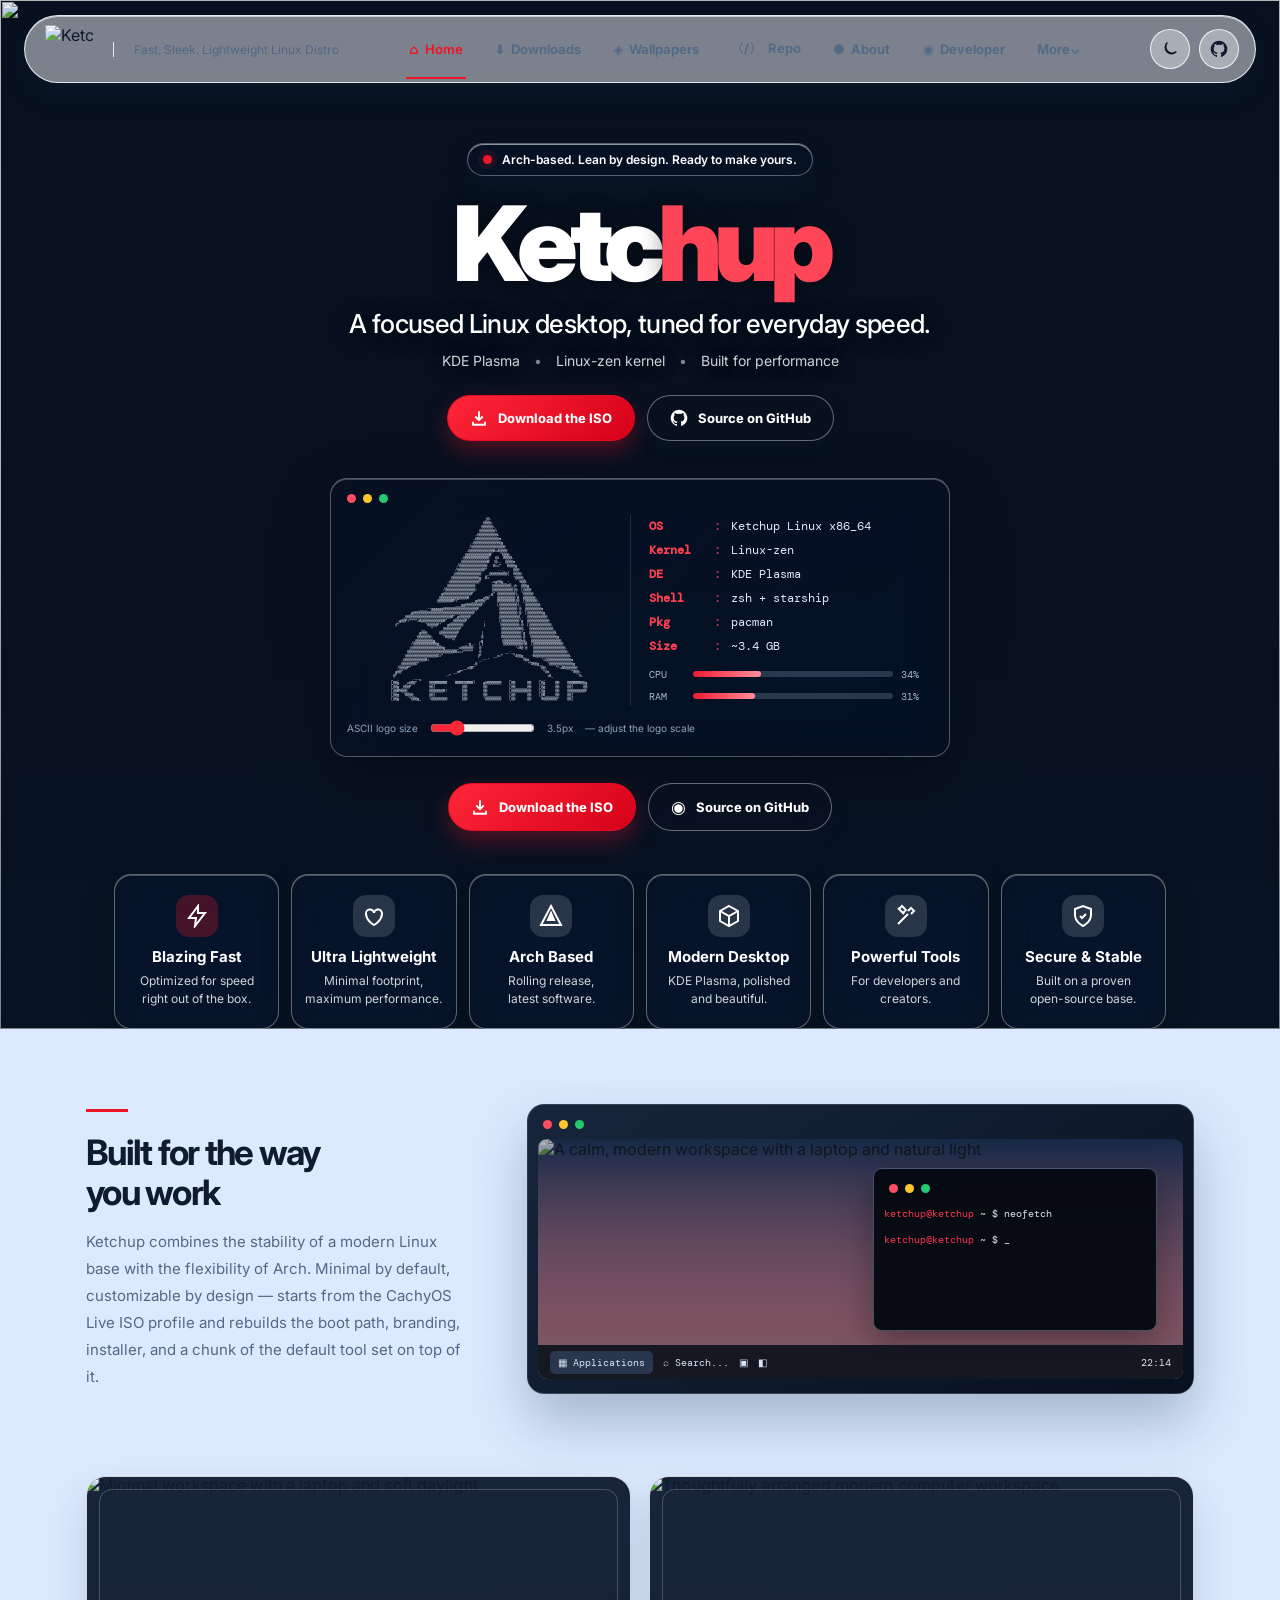
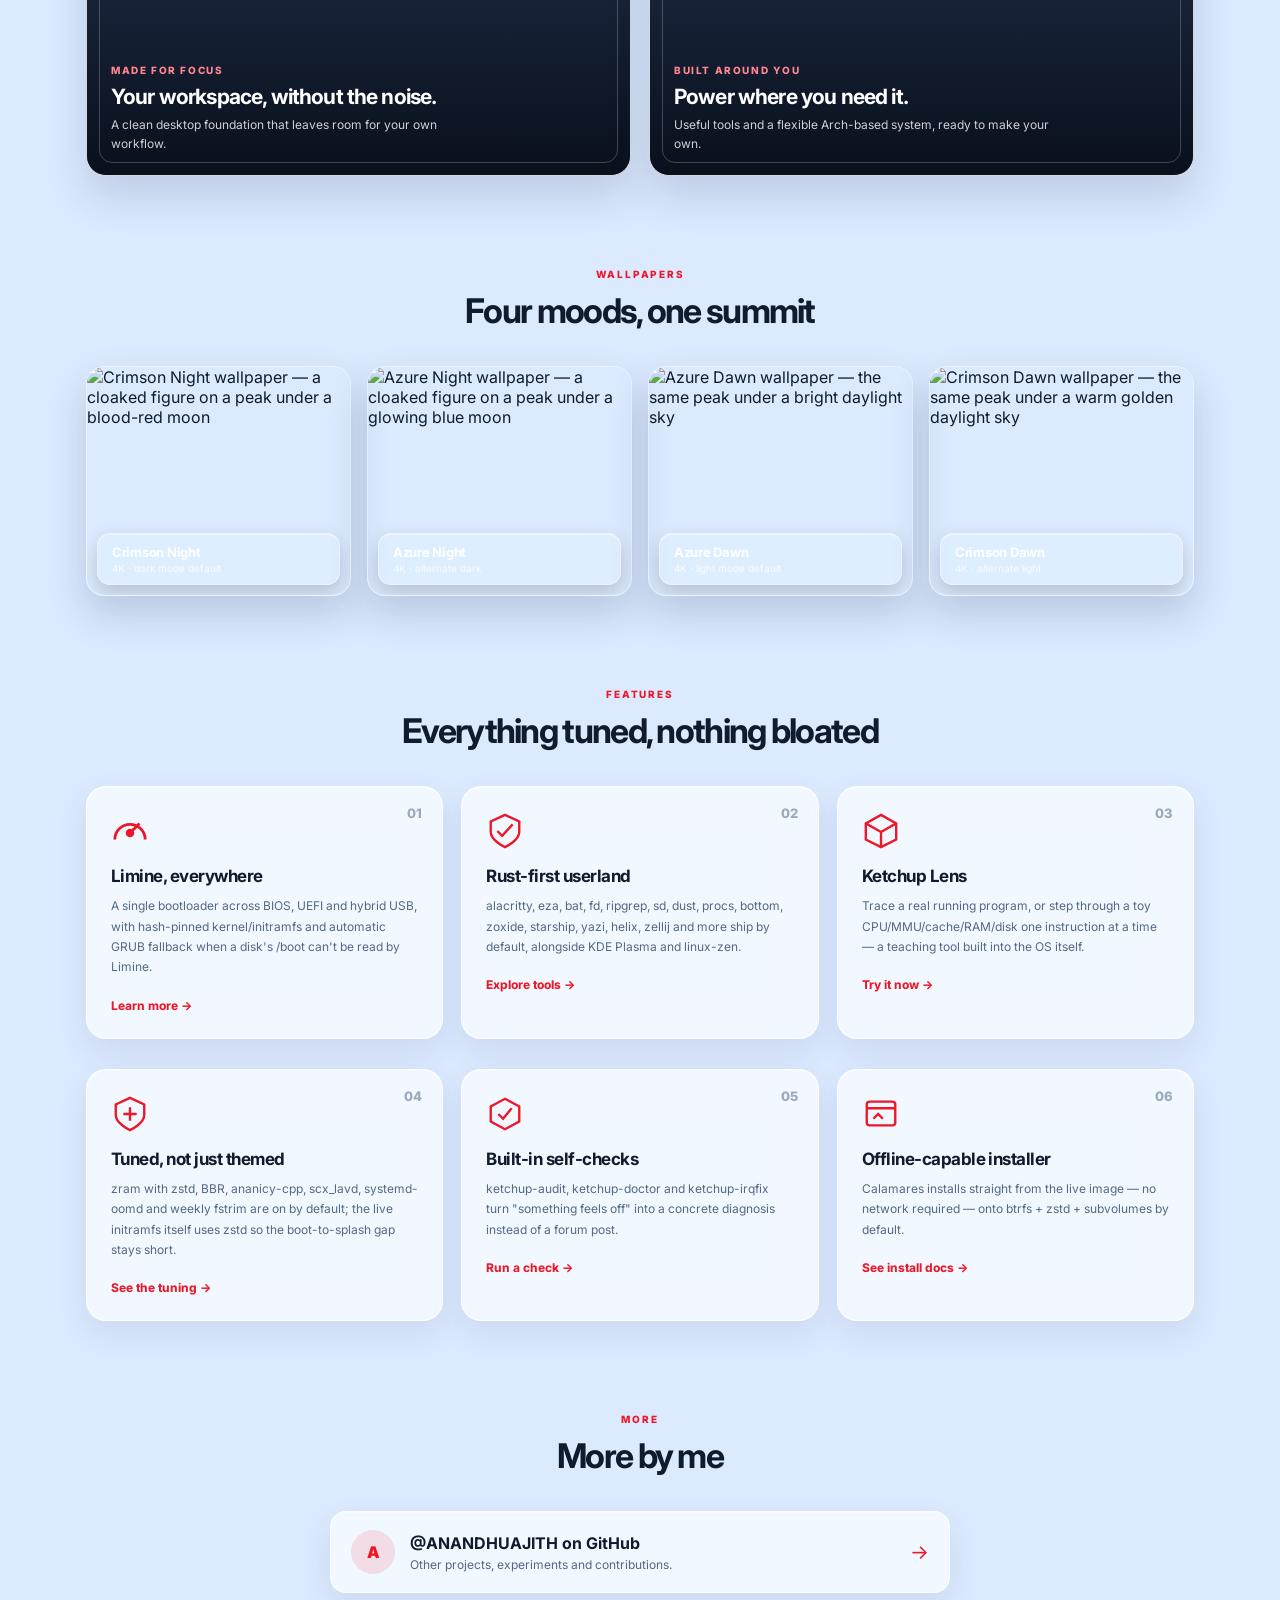
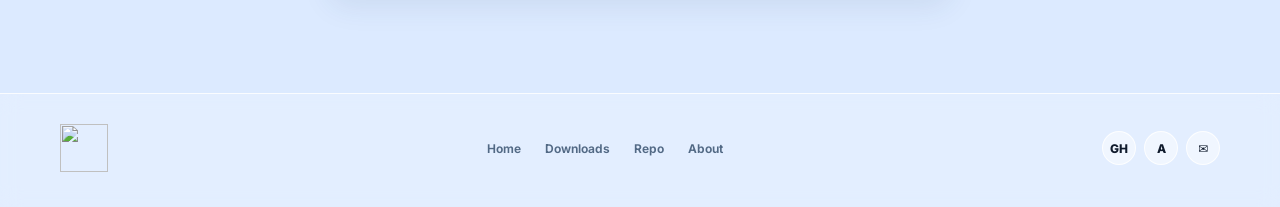
==== commit 0a8f1764: "Refactor navigation links in new-design.html" ====
--- a/assets/new-design.html
+++ b/assets/new-design.html
@@ -177,7 +177,8 @@
 </div>
 <div class="nav-wrap"><nav class="topnav" aria-label="Main navigation">
 <a class="brand" href="#home" aria-label="Ketchup home"><img class="brand-mark" src="assets/ketchup-logo-light-transparent.svg" alt="Ketchup Linux"><strong class="visually-hidden">KETCHUP</strong><small>Fast. Sleek. Lightweight Linux Distro</small></a>
-<div class="nav-links"><a class="active" href="#home">⌂ &nbsp;Home</a><a href="#downloads">⬇ &nbsp;Downloads</a><a href="#wallpapers">◈ &nbsp;Wallpapers</a><a href="https://github.com/ANANDHUAJITH/ketchup">〈/〉 &nbsp;Repo</a><a href="#about">● &nbsp;About</a><details class="more"><summary>More⌄</summary><div class="more-menu"><a href="https://github.com/ANANDHUAJITH/ketchup/discussions">Discussions</a><a href="https://github.com/ANANDHUAJITH/ketchup/issues">Issues</a><a href="https://github.com/ANANDHUAJITH/ketchup">Documentation</a><a href="https://github.com/ANANDHUAJITH">More by me</a></div></details></div>
+<div class="nav-links"><a class="active" href="#home">⌂ &nbsp;Home</a><a href="#downloads">⬇ &nbsp;Downloads</a><a href="#wallpapers">◈ &nbsp;Wallpapers</a><a href="https://github.com/ANANDHUAJITH/ketchup">〈/〉 &nbsp;Repo</a><a href="#about">● &nbsp;About</a>
+<a href="https://anandhuajith.github.io/ANANDHUAJITH/" target="_blank">◉ &nbsp;Developer</a><details class="more"><summary>More⌄</summary><div class="more-menu"><a href="https://github.com/ANANDHUAJITH/ketchup/discussions">Discussions</a><a href="https://github.com/ANANDHUAJITH/ketchup/issues">Issues</a><a href="https://github.com/ANANDHUAJITH/ketchup">Documentation</a><a href="https://github.com/ANANDHUAJITH">More by me</a></div></details></div>
 <div class="actions"><button class="round" id="themeToggle" aria-label="Switch to dark theme" title="Toggle theme"><svg viewBox="0 0 24 24" fill="none" stroke="currentColor" stroke-width="2"><path d="M20.5 15.5A8.5 8.5 0 0 1 8.5 3.5 8.5 8.5 0 1 0 20.5 15.5Z"/></svg></button><a class="round" href="https://github.com/ANANDHUAJITH/ketchup" aria-label="GitHub"><svg viewBox="0 0 24 24" fill="currentColor"><path d="M12 .9a11.1 11.1 0 0 0-3.51 21.63c.55.1.76-.24.76-.53v-2.08c-3.1.67-3.75-1.31-3.75-1.31-.5-1.29-1.24-1.63-1.24-1.63-1.01-.69.08-.68.08-.68 1.12.08 1.71 1.15 1.71 1.15 1 1.7 2.62 1.21 3.26.93.1-.72.39-1.21.71-1.49-2.47-.28-5.07-1.24-5.07-5.5 0-1.22.44-2.21 1.15-2.99-.12-.28-.5-1.42.11-2.95 0 0 .94-.3 3.05 1.14a10.6 10.6 0 0 1 5.55 0c2.11-1.44 3.05-1.14 3.05-1.14.61 1.53.23 2.67.11 2.95.72.78 1.15 1.77 1.15 2.99 0 4.27-2.6 5.22-5.08 5.49.4.35.76 1.02.76 2.06V22c0 .29.2.64.77.53A11.1 11.1 0 0 0 12 .9Z"/></svg></a></div>
 </nav></div>
 <header class="hero">
@@ -276,4 +277,4 @@
 const size=document.getElementById('asciiSize'),sizeValue=document.getElementById('asciiSizeValue');
 size.addEventListener('input',()=>{root.style.setProperty('--ascii-size',size.value+'px');sizeValue.value=size.value+'px';sizeValue.textContent=size.value+'px';});
 </script>
-</body></html>+</body></html>
